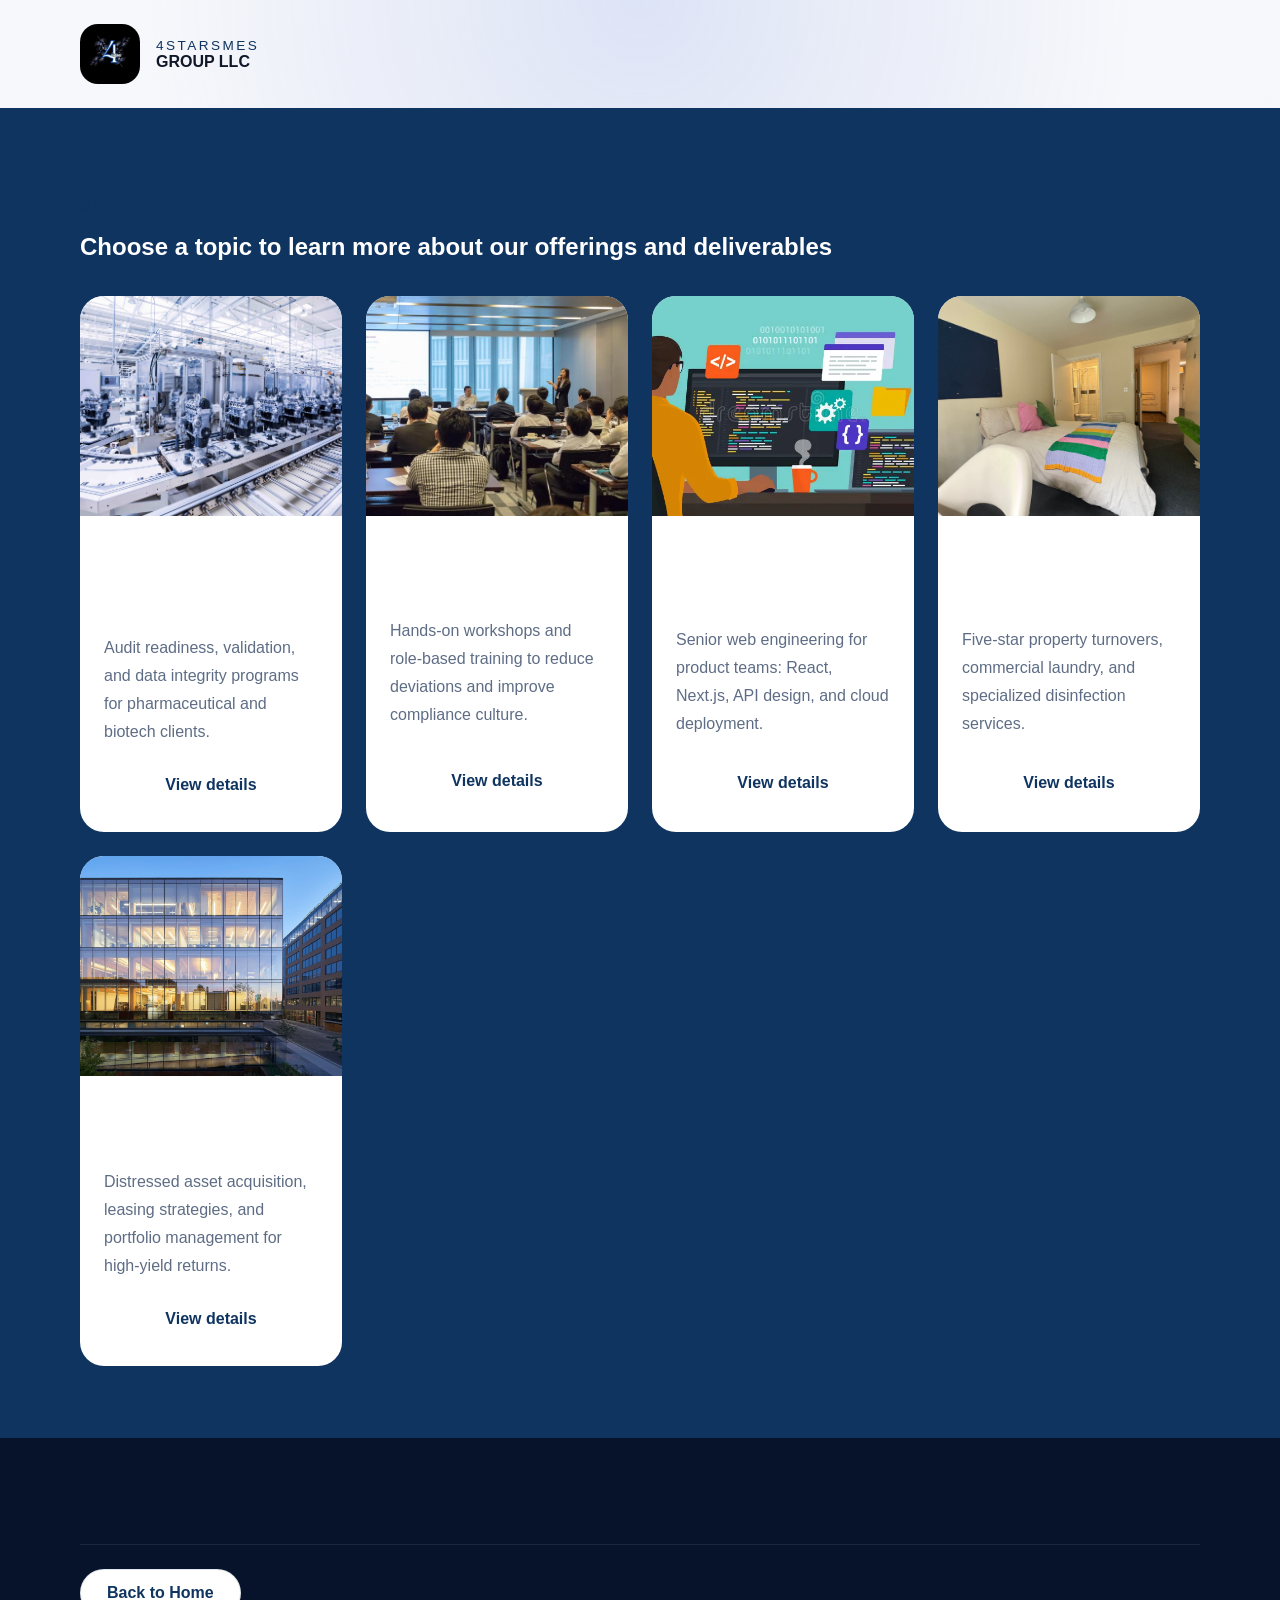
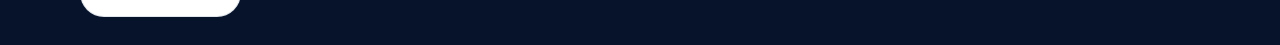
==== services/index.html @ b98b6e68 "first commit" ====
<!doctype html>
<html lang="en">
<head>
  <meta charset="utf-8">
  <meta name="viewport" content="width=device-width,initial-scale=1">
  <title>Services — 4STARSMES GROUP</title>
  <link rel="stylesheet" href="../style.css">
</head>
<body>
  <header class="page-header">
    <div class="container header-top">
      <a class="brand" href="../index.html#top">
        <img src="../images/WhatsApp Image 2026-06-24 at 10.47.20 AM.jpeg" alt="4STARSMES LOGO">
        <div><span>4STARSMES</span><strong>GROUP LLC</strong></div>
      </a>
    </div>
  </header>

  <main>
    <section class="section section-inset">
      <div class="container">
        <div class="section-head">
          <p class="eyebrow">Our Services</p>
          <h2>Choose a topic to learn more about our offerings and deliverables</h2>
        </div>
        <div class="service-grid">
          <article class="service-card">
            <img src="../images/fda.jpg" alt="Regulatory Compliance">
            <div class="service-copy">
              <h3>Regulatory Compliance & Life Sciences</h3>
              <p>Audit readiness, validation, and data integrity programs for pharmaceutical and biotech clients.</p>
              <a href="regulatory.html" class="btn">View details</a>
            </div>
          </article>

          <article class="service-card">
            <img src="../images/gmp.jpg" alt="GMP Training">
            <div class="service-copy">
              <h3>GMP Training</h3>
              <p>Hands-on workshops and role-based training to reduce deviations and improve compliance culture.</p>
              <a href="gmp-training.html" class="btn">View details</a>
            </div>
          </article>

          <article class="service-card">
            <img src="../images/coding.webp" alt="Freelancing">
            <div class="service-copy">
              <h3>Full-Stack Web Freelancing</h3>
              <p>Senior web engineering for product teams: React, Next.js, API design, and cloud deployment.</p>
              <a href="freelancing.html" class="btn">View details</a>
            </div>
          </article>

          <article class="service-card">
            <img src="../images/air.png" alt="Cleaning Services">
            <div class="service-copy">
              <h3>Premium Laundry & Cleaning Services</h3>
              <p>Five-star property turnovers, commercial laundry, and specialized disinfection services.</p>
              <a href="cleaning.html" class="btn">View details</a>
            </div>
          </article>

          <article class="service-card">
            <img src="../images/real.webp" alt="Real Estate">
            <div class="service-copy">
              <h3>Commercial Real Estate & Renting</h3>
              <p>Distressed asset acquisition, leasing strategies, and portfolio management for high-yield returns.</p>
              <a href="real-estate.html" class="btn">View details</a>
            </div>
          </article>
        </div>
      </div>
    </section>
  </main>

  <footer class="site-footer">
    <div class="container footer-bottom">
      <a class="btn btn-secondary" href="../index.html">Back to Home</a>
    </div>
  </footer>
</body>
</html>
---- style.css ----
:root {
    font-family: "Segoe UI", Arial, sans-serif;
    color: #0d1b2a;
    background: #f4f6fb;
    --surface: #ffffff;
    --surface-soft: #f6f8fd;
    --primary: #0f3460;
    --primary-soft: #3867d6;
    --text: #101828;
    --muted: #5e6d85;
    --border: #d8e1ef;
}

* {
    box-sizing: border-box;
}

html {
    scroll-behavior: smooth;
}

body {
    margin: 0;
    min-height: 100vh;
    background: radial-gradient(circle at top, rgba(63, 103, 214, 0.14), transparent 28%),
      linear-gradient(180deg, #f7f8fb 0%, #eff3f9 100%);
    color: var(--text);
}

a {
    color: inherit;
    text-decoration: none;
}

img {
    max-width: 100%;
    display: block;
}

.container {
    width: min(1120px, calc(100% - 32px));
    margin: 0 auto;
}

.header-top {
    display: grid;
    grid-template-columns: 1fr auto auto;
    align-items: center;
    gap: 24px;
    padding: 24px 0;
}

.brand {
    display: inline-flex;
    align-items: center;
    gap: 16px;
}

.brand img {
    width: 60px;
    height: 60px;
    border-radius: 18px;
    object-fit: cover;
}

.brand span {
    display: block;
    font-size: 0.85rem;
    letter-spacing: 0.18em;
    text-transform: uppercase;
    color: var(--primary);
}

.brand strong {
    display: block;
    font-size: 1rem;
}

.main-nav {
    display: flex;
    flex-wrap: wrap;
    gap: 22px;
    justify-content: center;
}

.main-nav a {
    color: var(--muted);
    font-weight: 600;
}

.nav-action {
    padding: 12px 18px;
    border-radius: 999px;
    background: #25d366;
    color: #07132a;
    font-weight: 700;
    white-space: nowrap;
}

.hero-section {
    padding: 64px 0 48px;
}

.hero-grid {
    display: grid;
    gap: 36px;
    align-items: center;
}

.hero-copy {
    max-width: 680px;
}

.hero-copy .eyebrow,
.section-head .eyebrow,
.spotlight-card .eyebrow,
.contact-info .eyebrow {
    display: inline-flex;
    margin-bottom: 18px;
    font-size: 0.85rem;
    letter-spacing: 0.18em;
    text-transform: uppercase;
    color: var(--primary);
}

.hero-section h1 {
    margin: 0;
    font-size: clamp(2.8rem, 5vw, 4.6rem);
    line-height: 1.02;
}

.hero-section p {
    max-width: 680px;
    color: var(--muted);
    font-size: 1.05rem;
    line-height: 1.8;
}

.hero-buttons {
    display: flex;
    flex-wrap: wrap;
    gap: 16px;
    margin-top: 28px;
}

.btn {
    display: inline-flex;
    align-items: center;
    justify-content: center;
    padding: 14px 26px;
    border-radius: 999px;
    font-weight: 700;
    transition: transform 0.2s ease, background-color 0.2s ease;
}

.btn:hover {
    transform: translateY(-1px);
}

.btn-primary {
    background: var(--primary);
    color: white;
    box-shadow: 0 14px 28px rgba(15, 52, 96, 0.18);
}

.btn-secondary {
    background: white;
    color: var(--primary);
    border: 1px solid rgba(15, 52, 96, 0.12);
}

.hero-stats {
    display: grid;
    gap: 18px;
    grid-template-columns: repeat(2, minmax(0, 1fr));
}

.hero-stats div {
    padding: 30px;
    border-radius: 24px;
    background: white;
    box-shadow: 0 16px 34px rgba(15, 52, 96, 0.08);
}

.hero-stats strong {
    display: block;
    font-size: 2.2rem;
    margin-bottom: 10px;
}

.hero-stats span {
    color: var(--muted);
    display: block;
    line-height: 1.7;
}

.section {
    padding: 72px 0;
}

.section-inset {
    background: #0f3460;
    color: white;
}

.section-next {
    background: #0f3460;
    color: white;
}

.section-head h2,
.spotlight-content h2,
.spotlight-content h3,
.contact-info h2,
.footer-panel h3 {
    margin: 0;
    line-height: 1.04;
}

.section-head p,
.spotlight-card p,
.status-copy,
.footer-brand p,
.contact-info p {
    color: rgba(255,255,255,0.92);
    line-height: 1.75;
}

.service-grid {
    display: grid;
    gap: 24px;
    grid-template-columns: repeat(auto-fit, minmax(260px, 1fr));
    margin-top: 36px;
}

.service-card {
    overflow: hidden;
    border-radius: 24px;
    background: white;
    display: grid;
    transition: transform 0.25s ease;
}

.service-card:hover {
    transform: translateY(-4px);
}

.service-card img {
    width: 100%;
    height: 220px;
    object-fit: cover;
}

.service-copy {
    padding: 24px;
    display: grid;
    gap: 16px;
}

.service-tag {
    font-size: 0.78rem;
    letter-spacing: 0.16em;
    text-transform: uppercase;
    color: var(--primary);
}

.service-copy h3 {
    margin: 0;
    font-size: 1.35rem;
}

.service-copy p {
    margin: 0;
    color: #5e6d85;
    line-height: 1.75;
}

.service-copy a {
    font-weight: 700;
    color: var(--primary);
}

.spotlight-section {
    background: var(--surface);
}

.spotlight-grid {
    display: grid;
    gap: 32px;
}

.spotlight-card,
.contact-box {
    border-radius: 24px;
    background: white;
    padding: 32px;
    box-shadow: 0 22px 50px rgba(15, 52, 96, 0.08);
}

.spotlight-card {
    display: grid;
    gap: 24px;
}

.spotlight-card img {
    width: 100%;
    border-radius: 24px;
    height: 360px;
    object-fit: cover;
}

.status-card {
    display: inline-flex;
    padding: 12px 18px;
    border-radius: 999px;
    background: rgba(15, 52, 96, 0.08);
    color: var(--primary);
    font-weight: 700;
    margin-bottom: 24px;
}

.status-grid {
    display: grid;
    gap: 18px;
    grid-template-columns: repeat(2, minmax(0, 1fr));
}

.status-grid div {
    padding: 24px;
    border-radius: 24px;
    background: #0f3460;
    color: white;
}

.status-grid strong {
    display: block;
    font-size: 1rem;
    margin-bottom: 10px;
}

.status-grid p {
    margin: 0;
    color: rgba(255,255,255,0.85);
    line-height: 1.7;
}

.status-copy {
    color: rgba(15, 52, 96, 0.8);
}

.contact-grid {
    display: grid;
    gap: 24px;
    grid-template-columns: 1.2fr 0.8fr;
}

.contact-info {
    display: grid;
    gap: 24px;
}

.contact-info ul {
    list-style: none;
    padding: 0;
    margin: 0;
    display: grid;
    gap: 16px;
}

.contact-info li {
    display: grid;
    gap: 8px;
    color: rgba(255,255,255,0.92);
}

.contact-info strong {
    display: inline-block;
    width: 110px;
    color: rgba(255,255,255,0.8);
}

.contact-info a {
    color: white;
}

.contact-box h3 {
    margin-top: 0;
}

.contact-box p {
    margin: 0 0 24px;
    color: rgba(15, 52, 96, 0.8);
}

.site-footer {
    background: #07132a;
    padding: 64px 0 28px;
    color: rgba(255,255,255,0.72);
}

.footer-grid {
    display: grid;
    gap: 32px;
    grid-template-columns: repeat(2, minmax(0, 1fr));
}

.footer-brand {
    display: grid;
    gap: 18px;
}

.footer-logo {
    display: inline-flex;
    gap: 16px;
    align-items: center;
}

.footer-logo img {
    width: 72px;
    height: 72px;
    border-radius: 18px;
    object-fit: cover;
}

.footer-logo strong {
    display: block;
    font-size: 1rem;
    color: white;
}

.footer-logo span {
    color: rgba(255,255,255,0.72);
    font-size: 0.85rem;
    letter-spacing: 0.12em;
}

.footer-panel h3 {
    margin-bottom: 16px;
    color: white;
}

.footer-panel a {
    color: rgba(255,255,255,0.92);
    display: inline-block;
}

.footer-tags {
    display: grid;
    gap: 12px;
    grid-template-columns: repeat(2, minmax(0, 1fr));
}

.footer-tags span {
    padding: 10px 14px;
    border-radius: 999px;
    background: rgba(255,255,255,0.08);
    color: rgba(255,255,255,0.92);
    font-size: 0.9rem;
}

.footer-bottom {
    margin-top: 42px;
    display: flex;
    flex-wrap: wrap;
    gap: 16px;
    justify-content: space-between;
    align-items: center;
    border-top: 1px solid rgba(255,255,255,0.08);
    padding-top: 24px;
}

.footer-links {
    display: flex;
    flex-wrap: wrap;
    gap: 12px;
    color: rgba(255,255,255,0.72);
}

.footer-links a {
    color: rgba(255,255,255,0.92);
}

.whatsapp-float {
    position: fixed;
    right: 20px;
    bottom: 20px;
    z-index: 20;
    padding: 14px 20px;
    border-radius: 999px;
    background: #25d366;
    color: #07132a;
    font-weight: 700;
    box-shadow: 0 20px 40px rgba(37, 211, 102, 0.2);
}

@media (max-width: 960px) {
    .header-top,
    .hero-grid,
    .service-grid,
    .spotlight-grid,
    .contact-grid,
    .footer-grid {
        grid-template-columns: 1fr;
    }

    .main-nav {
        justify-content: center;
    }
}

@media (max-width: 680px) {
    .header-top {
        grid-template-columns: 1fr;
        gap: 16px;
    }

    .hero-section h1 {
        font-size: 3rem;
    }

    .hero-stats {
        grid-template-columns: 1fr;
    }

    .status-grid {
        grid-template-columns: 1fr;
    }

    .footer-bottom,
    .footer-links {
        justify-content: center;
    }
}

/* Mobile nav and modal styles */
.nav-toggle {
    display: none;
    background: transparent;
    border: none;
    padding: 8px;
    cursor: pointer;
}

.nav-toggle svg { display: block; }

@media (max-width: 860px) {
    .nav-toggle { display: inline-flex; }
    .main-nav {
        position: fixed;
        right: 18px;
        top: 76px;
        background: white;
        border-radius: 12px;
        box-shadow: 0 18px 40px rgba(15,52,96,0.12);
        padding: 12px 18px;
        display: none;
        flex-direction: column;
        gap: 12px;
        z-index: 60;
    }

    .main-nav.open { display: flex; }
}

/* Modal styles */
.modal {
    position: fixed;
    inset: 0;
    display: none;
    align-items: center;
    justify-content: center;
    background: rgba(7,19,42,0.48);
    z-index: 120;
}

.modal[aria-hidden="false"] { display: flex; }

.modal-dialog {
    max-width: 680px;
    width: calc(100% - 40px);
    background: white;
    border-radius: 12px;
    padding: 28px;
}

.modal-close {
    background: transparent;
    border: none;
    font-size: 28px;
    line-height: 1;
    position: absolute;
    right: 20px;
    top: 14px;
    cursor: pointer;
}

body.modal-open { overflow: hidden; }

/* service-card tappable state */
.service-card.tappable { cursor: pointer; }
.service-card.expanded .service-copy { display: block; }
.service-card .service-copy { transition: max-height 0.28s ease; }

/* Page-specific layouts */
.ceo-section {
    display: grid;
    grid-template-columns: 1fr 1fr;
    gap: 32px;
    align-items: center;
    margin: 40px 0;
}

.ceo-section img {
    width: 100%;
    border-radius: 8px;
}

.portfolio-grid {
    display: grid;
    grid-template-columns: 1fr 1fr;
    gap: 28px;
    margin: 32px 0;
}

.portfolio-card {
    border: 1px solid #e0e0e0;
    border-radius: 8px;
    padding: 24px;
    background: #f9f9f9;
}

.portfolio-card h3 {
    margin-top: 0;
}

.pricing-grid {
    display: grid;
    grid-template-columns: 1fr 1fr 1fr;
    gap: 28px;
    margin: 32px 0;
}

.pricing-card {
    border: 2px solid #0f3460;
    border-radius: 8px;
    padding: 24px;
    text-align: center;
}

.pricing-card h3 {
    margin-top: 0;
}

.pricing-card .price {
    font-size: 24px;
    font-weight: bold;
    color: #0f3460;
    margin: 12px 0;
}

.pricing-card.featured {
    background: #0f3460;
    color: white;
}

.pricing-card.featured .price {
    color: white;
}

.pricing-info {
    background: #f0f7ff;
    border-left: 4px solid #0f3460;
    padding: 20px;
    margin: 32px 0;
    border-radius: 4px;
}

.testimonial-grid {
    display: grid;
    grid-template-columns: 1fr 1fr;
    gap: 28px;
    margin: 32px 0;
}

.testimonial {
    border-left: 4px solid #25d366;
    padding: 20px;
    background: #f5f5f5;
    border-radius: 4px;
}

.testimonial p {
    margin: 0;
    font-style: italic;
}

.testimonial strong {
    display: block;
    margin-top: 12px;
    font-style: normal;
}

.cta-section {
    text-align: center;
    margin-top: 24px;
}

.cta-section .btn {
    margin: 0 12px;
}

@media (max-width: 960px) {
    .ceo-section,
    .portfolio-grid,
    .pricing-grid,
    .testimonial-grid {
        grid-template-columns: 1fr;
    }
}
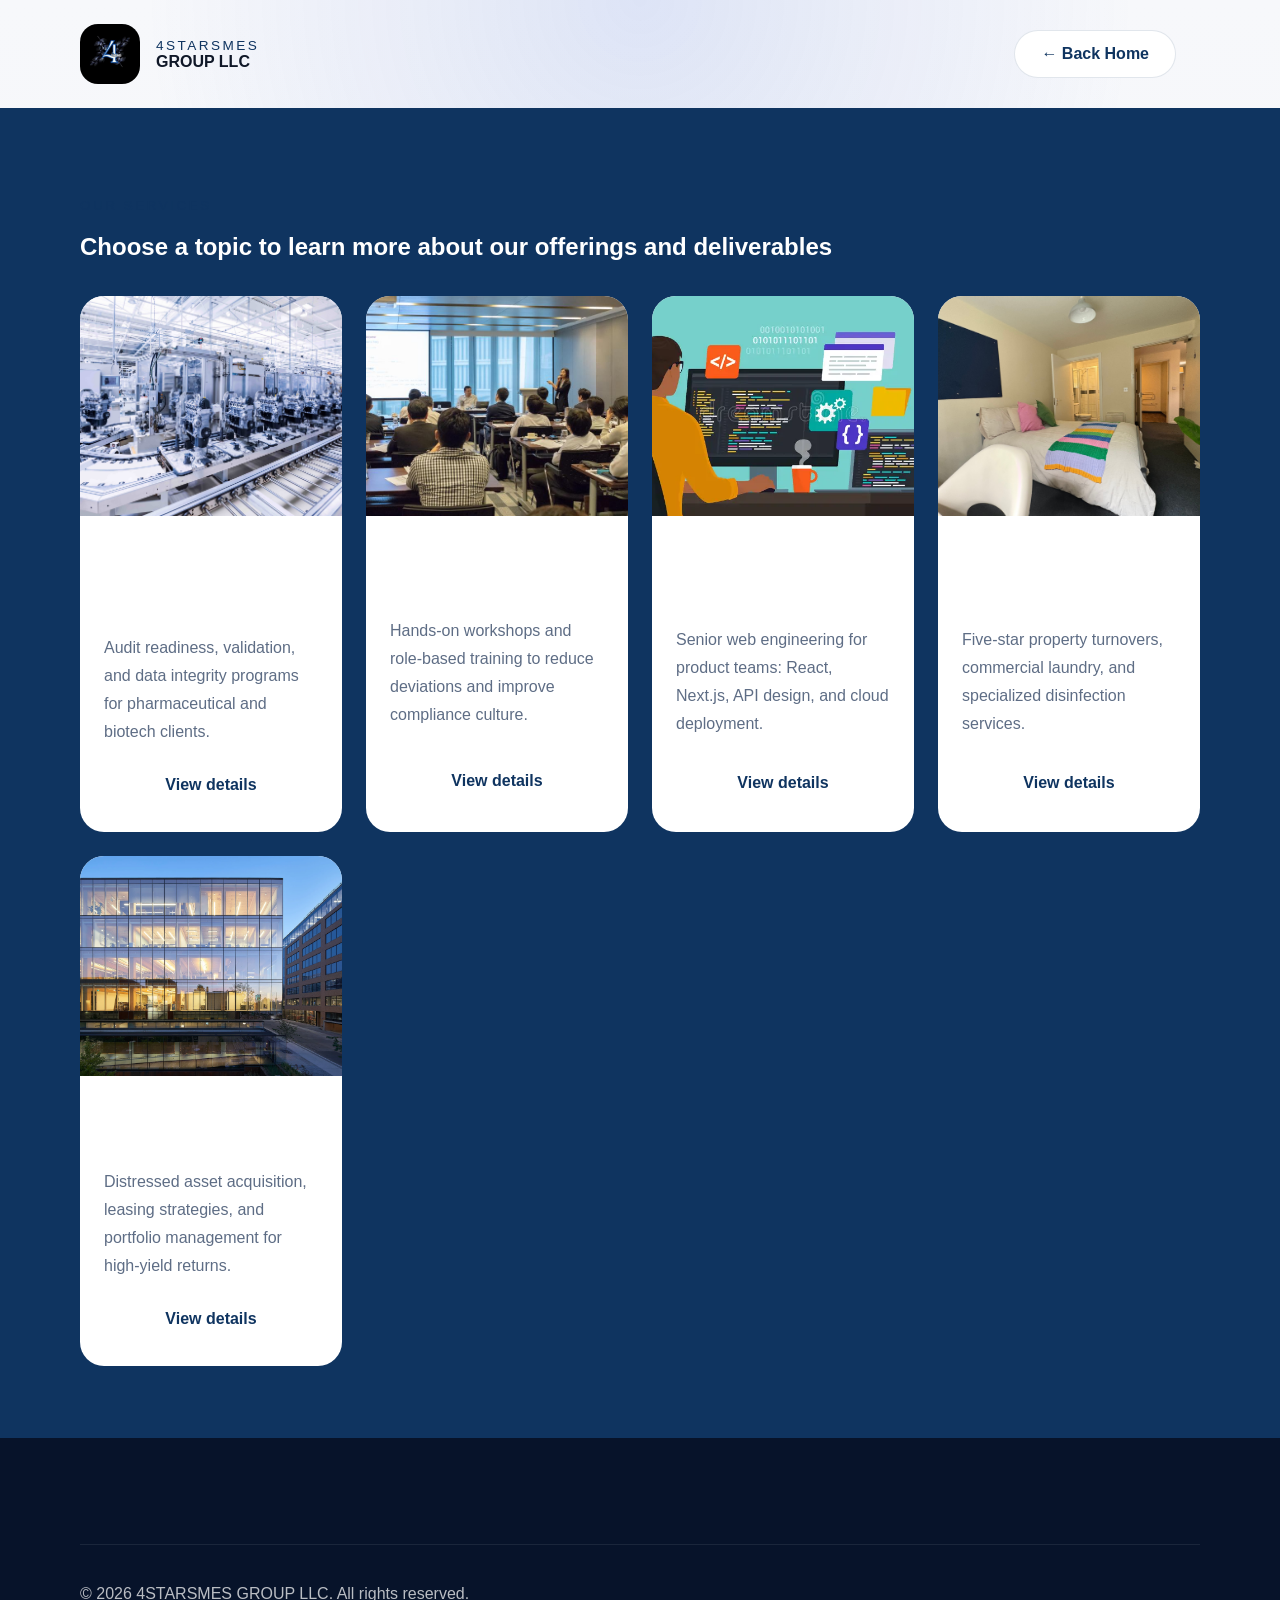
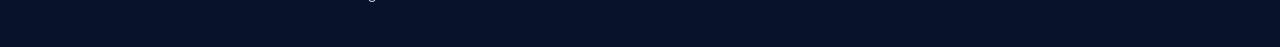
==== commit 86e474f6: "seconed commit" ====
--- a/services/index.html
+++ b/services/index.html
@@ -13,6 +13,7 @@
         <img src="../images/WhatsApp Image 2026-06-24 at 10.47.20 AM.jpeg" alt="4STARSMES LOGO">
         <div><span>4STARSMES</span><strong>GROUP LLC</strong></div>
       </a>
+      <a class="btn btn-secondary" href="../index.html">← Back Home</a>
     </div>
   </header>
 
@@ -75,7 +76,7 @@
 
   <footer class="site-footer">
     <div class="container footer-bottom">
-      <a class="btn btn-secondary" href="../index.html">Back to Home</a>
+      <p>© 2026 4STARSMES GROUP LLC. All rights reserved.</p>
     </div>
   </footer>
 </body>
